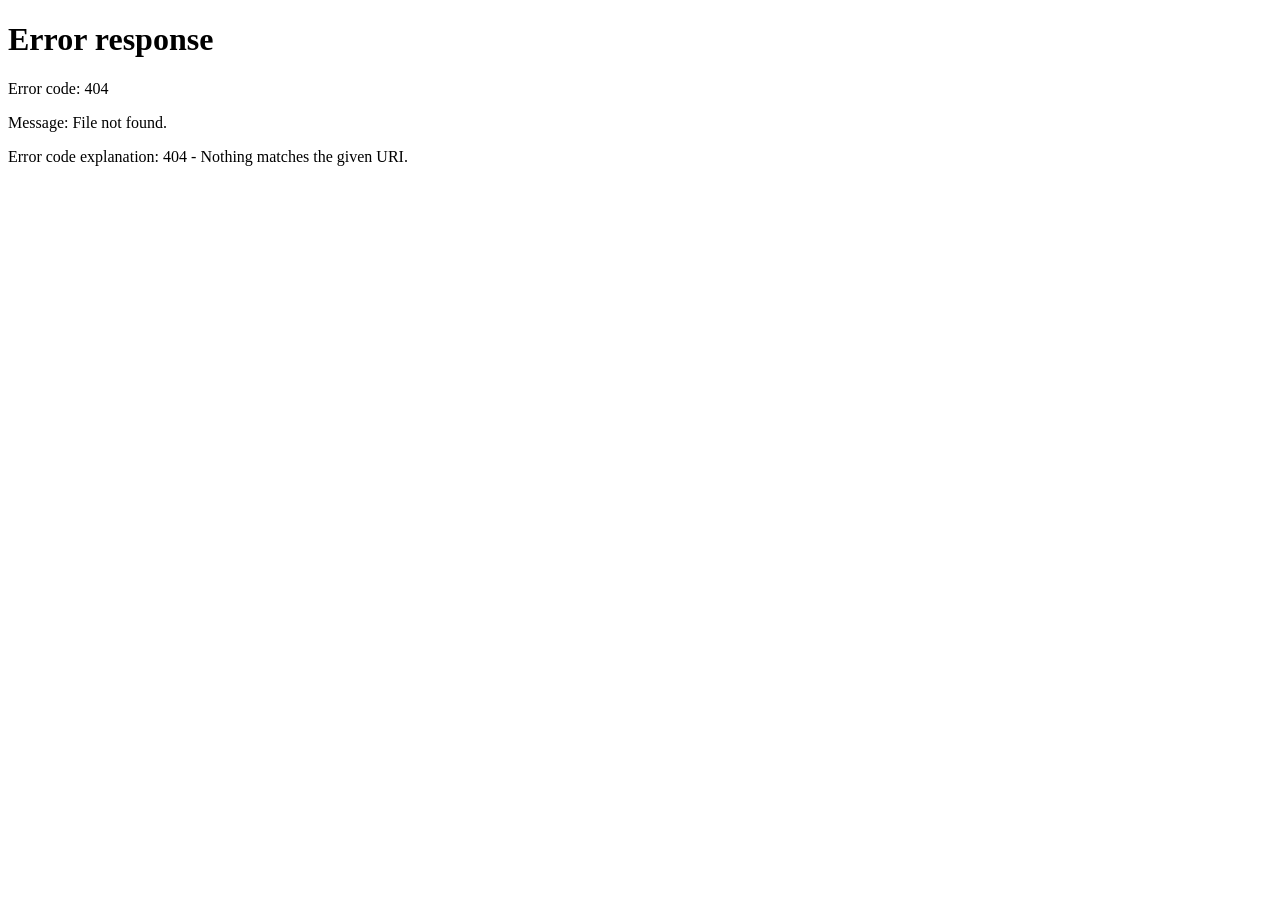
==== desk/index.html @ 1e54041b "ASH08: desk static entry + setup notes" ====
<!DOCTYPE html>
<html lang="en">
<head>
  <meta charset="utf-8" />
  <meta http-equiv="refresh" content="0; url=ASH08_Desk_Dashboard.html" />
  <title>ASH08 Desk</title>
</head>
<body>
  <p><a href="ASH08_Desk_Dashboard.html">Open ASH08 Desk Dashboard</a></p>
</body>
</html>
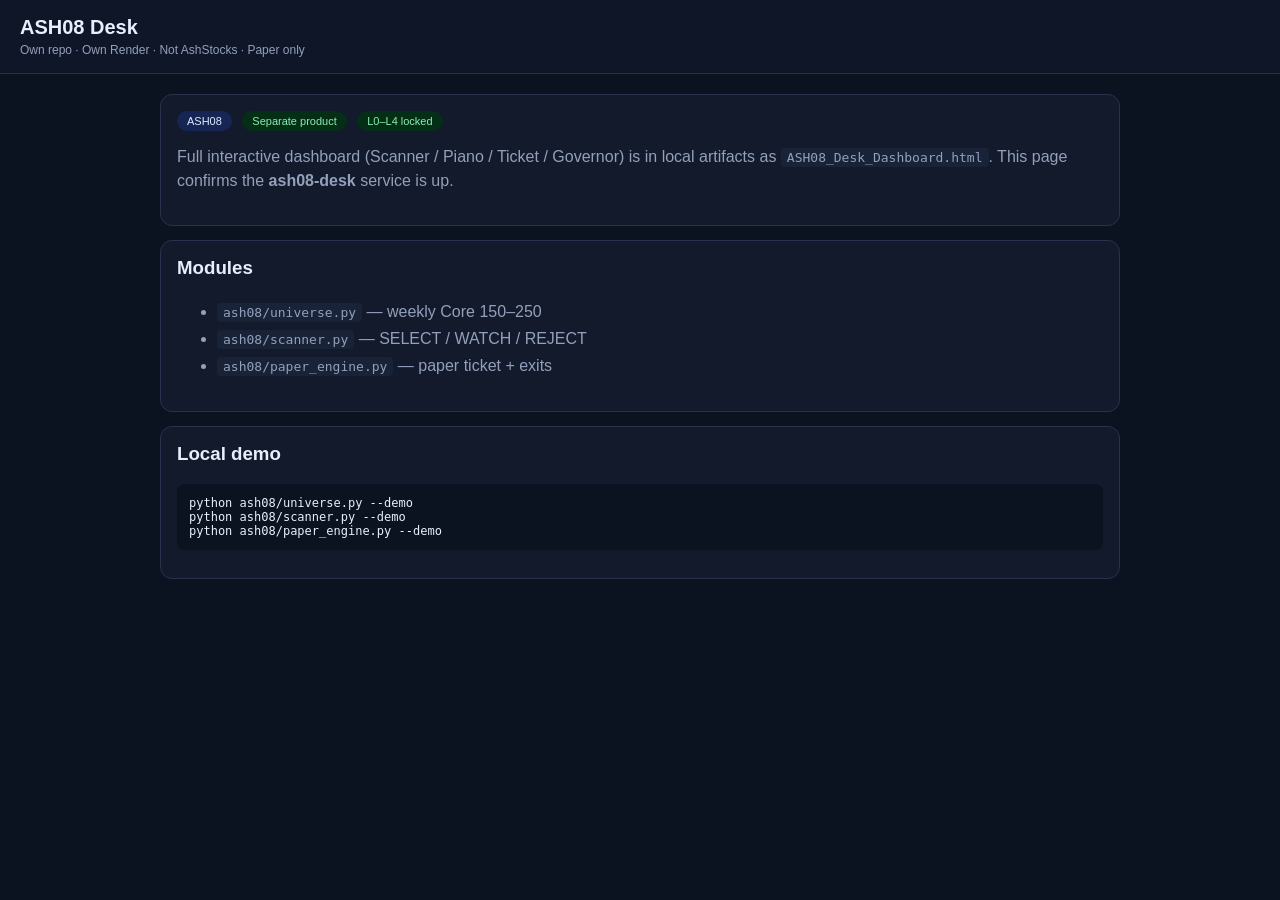
==== commit 73b320d2: "Deploy full interactive ASH08 Desk UI (Scanner/Piano/Ticket/Governor) — replace placeholder" ====
--- a/desk/index.html
+++ b/desk/index.html
@@ -6,6 +6,6 @@
   <title>ASH08 Desk</title>
 </head>
 <body>
-  <p><a href="ASH08_Desk_Dashboard.html">Open ASH08 Desk Dashboard</a></p>
+  <p><a href="ASH08_Desk_Dashboard.html">Open ASH08 Desk</a></p>
 </body>
 </html>
